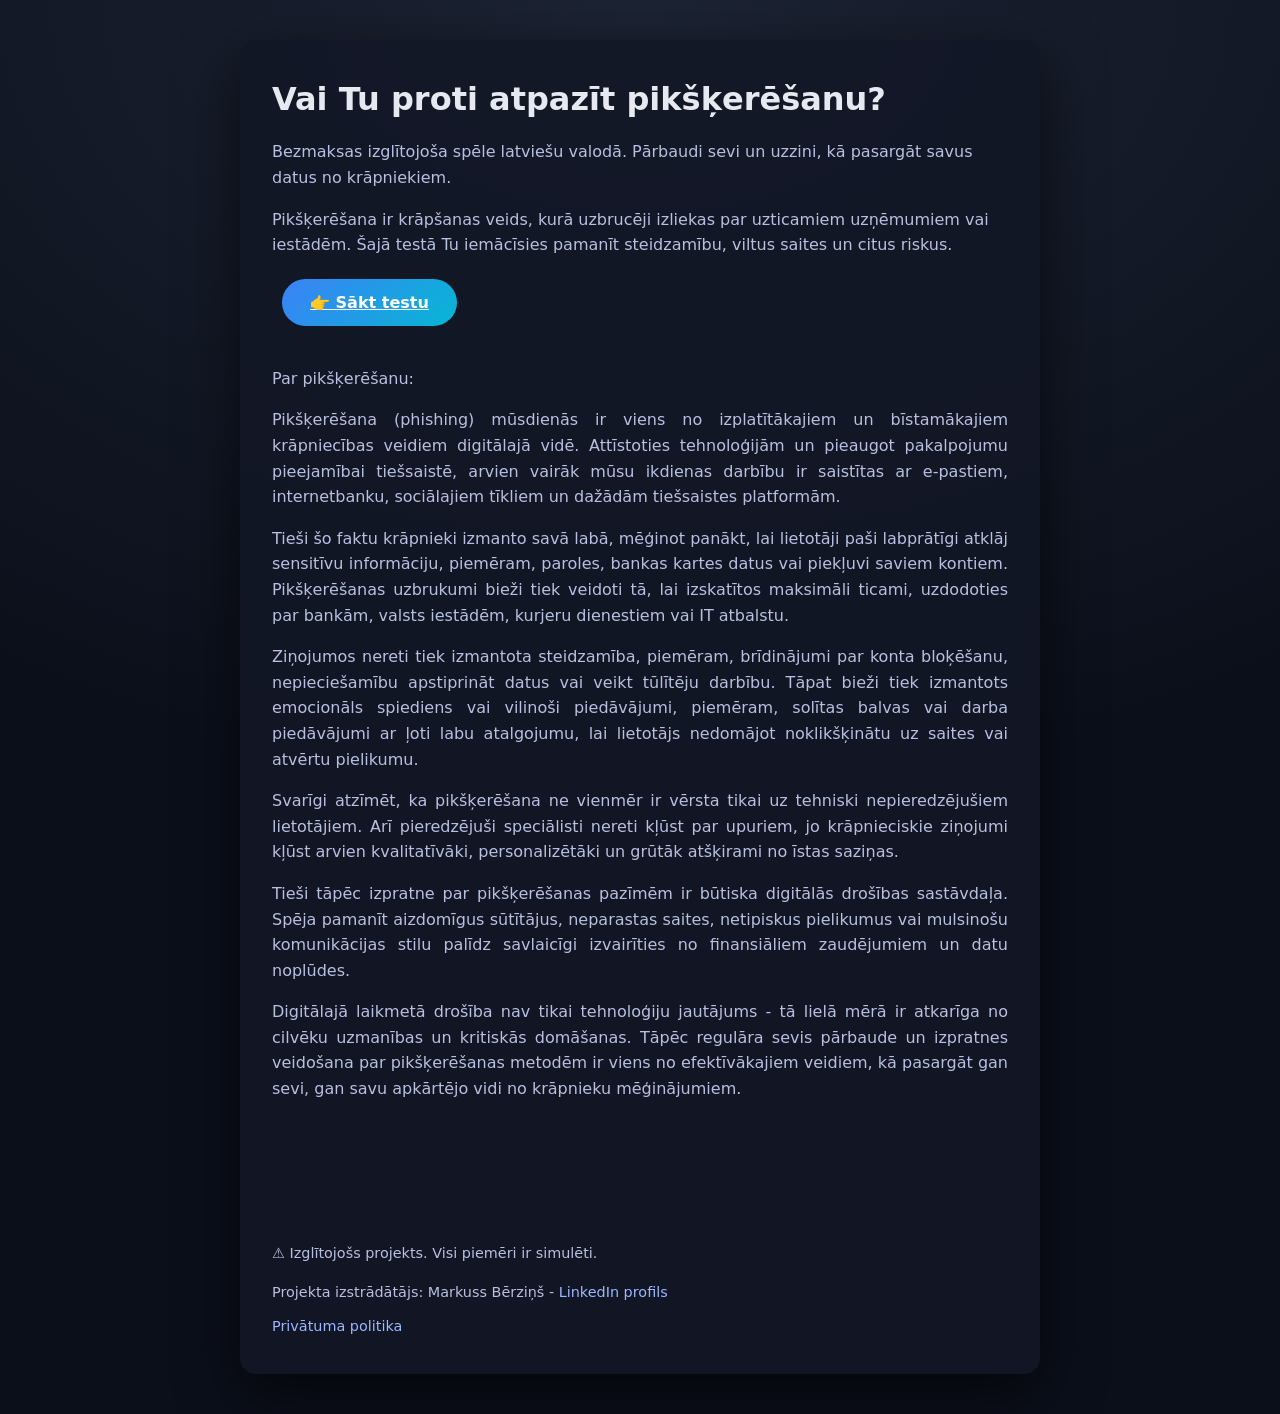
==== index.html @ 8339725e "Update index.html" ====
<!DOCTYPE html>
<html lang="lv">
<head>
  <meta charset="UTF-8">
  <meta name="viewport" content="width=device-width, initial-scale=1">

  <title>Atpazīsti pikšķerēšanu – interaktīvs drošības tests</title>

  <meta name="description"
        content="Bezmaksas izglītojošs tests latviešu valodā, kas palīdz atpazīt pikšķerēšanas e‑pastus, SMS un krāpniecības mēģinājumus.">

  <link rel="stylesheet" href="style.css">
  <link rel="icon" href="/favicon.png">

</head>
<body>
<div class="container">
  <h1>Vai Tu proti atpazīt pikšķerēšanu?</h1>
    <p>
    Bezmaksas izglītojoša spēle latviešu valodā.
    Pārbaudi sevi un uzzini, kā pasargāt savus datus no krāpniekiem.
  </p>
<p>
Pikšķerēšana ir krāpšanas veids, kurā uzbrucēji izliekas par uzticamiem uzņēmumiem vai iestādēm.
Šajā testā Tu iemācīsies pamanīt steidzamību, viltus saites un citus riskus.
</p>

<br>
<a class="btn" href="tests/">👉 Sākt testu</a>

<br><br><br>

<p>
Par pikšķerēšanu:
</p> 
<div class="justified"> 
<p>
  Pikšķerēšana (phishing) mūsdienās ir viens no izplatītākajiem un
  bīstamākajiem krāpniecības veidiem digitālajā vidē. Attīstoties
  tehnoloģijām un pieaugot pakalpojumu pieejamībai tiešsaistē, arvien
  vairāk mūsu ikdienas darbību ir saistītas ar e‑pastiem, internetbanku,
  sociālajiem tīkliem un dažādām tiešsaistes platformām.
</p>

<p>
  Tieši šo faktu krāpnieki izmanto savā labā, mēģinot panākt, lai lietotāji
  paši labprātīgi atklāj sensitīvu informāciju, piemēram, paroles, bankas
  kartes datus vai piekļuvi saviem kontiem. Pikšķerēšanas uzbrukumi bieži
  tiek veidoti tā, lai izskatītos maksimāli ticami, uzdodoties par bankām,
  valsts iestādēm, kurjeru dienestiem vai IT atbalstu.
</p>

<p>
  Ziņojumos nereti tiek izmantota steidzamība, piemēram, brīdinājumi par
  konta bloķēšanu, nepieciešamību apstiprināt datus vai veikt tūlītēju
  darbību. Tāpat bieži tiek izmantots emocionāls spiediens vai vilinoši
  piedāvājumi, piemēram, solītas balvas vai darba piedāvājumi ar ļoti labu
  atalgojumu, lai lietotājs nedomājot noklikšķinātu uz saites vai atvērtu
  pielikumu.
</p>

<p>
  Svarīgi atzīmēt, ka pikšķerēšana ne vienmēr ir vērsta tikai uz tehniski
  nepieredzējušiem lietotājiem. Arī pieredzējuši speciālisti nereti kļūst
  par upuriem, jo krāpnieciskie ziņojumi kļūst arvien kvalitatīvāki,
  personalizētāki un grūtāk atšķirami no īstas saziņas.
</p>

<p>
  Tieši tāpēc izpratne par pikšķerēšanas pazīmēm ir būtiska digitālās
  drošības sastāvdaļa. Spēja pamanīt aizdomīgus sūtītājus, neparastas
  saites, netipiskus pielikumus vai mulsinošu komunikācijas stilu palīdz
  savlaicīgi izvairīties no finansiāliem zaudējumiem un datu noplūdes.
</p>

<p>
  Digitālajā laikmetā drošība nav tikai tehnoloģiju jautājums - tā lielā
  mērā ir atkarīga no cilvēku uzmanības un kritiskās domāšanas. Tāpēc
  regulāra sevis pārbaude un izpratnes veidošana par pikšķerēšanas
  metodēm ir viens no efektīvākajiem veidiem, kā pasargāt gan sevi, gan
  savu apkārtējo vidi no krāpnieku mēģinājumiem.
</p>
</div>
<footer>
  <p>⚠️ Izglītojošs projekts. Visi piemēri ir simulēti.</p>

  <p class="author">
    Projekta izstrādātājs: Markuss Bērziņš -
    <a
      href="https://www.linkedin.com/in/markuss-berzins/"
      target="_blank"
      rel="noopener"
      class="author-link"
    >
      LinkedIn profils
    </a>
  </p>

  <a href="privacy.html">Privātuma politika</a>
</footer>
  <script src="https://quge5.com/88/tag.min.js" data-zone="239356" async data-cfasync="false"></script>
  </body>
</html>
---- style.css ----
* {
  box-sizing: border-box;
}

body {
  margin: 0;
  font-family: Inter, system-ui, sans-serif;
  background: radial-gradient(1200px 800px at top, #1c2333, #0b0f1a);
  color: #e6e9f0;
  min-height: 100vh;
  padding: 40px 20px;
}

.container {
  max-width: 800px;
  margin: auto;
  background: rgba(18, 23, 38, 0.85);
  border-radius: 16px;
  padding: 40px 32px;
  box-shadow: 0 20px 60px rgba(0,0,0,0.6);
}

h1, h2 {
  margin-top: 0;
}

p {
  color: #b8c0e0;
  line-height: 1.6;
}

button, .btn {
  background: linear-gradient(135deg, #3b82f6, #06b6d4);
  border: none;
  border-radius: 999px;
  padding: 14px 28px;
  margin: 10px;
  color: #fff;
  font-size: 1rem;
  font-weight: 600;
  cursor: pointer;
}

button:hover,
.btn:hover {
  transform: translateY(-2px);
  filter: brightness(1.1);
  box-shadow: 0 12px 30px rgba(6, 182, 212, 0.5);
}

.justified {
  text-align: justify;
  hyphens: auto;
}

.progress {
  width: 100%;
  height: 10px;
  background: rgba(255,255,255,0.1);
  border-radius: 999px;
  overflow: hidden;
  margin: 20px 0;
}

.progress-bar {
  height: 100%;
  width: 0%;
  background: linear-gradient(90deg, #22c55e, #06b6d4);
  transition: width 0.4s ease;
}

footer {
  margin-top: 140px;
  font-size: 0.9rem;
  color: #7f88a9;
}

footer .notice {
  margin-bottom: 0;
}

footer .author {
  margin-top: 16px;
  font-size: 0.9rem;
  color: #b8c0e0;
}

footer .author a {
  color: #9ab8ff;
  text-decoration: none;
}

footer .author a:hover {
  text-decoration: underline;
}

footer a {
  color: #9ab8ff;
  text-decoration: none;
}

footer a:hover {
  text-decoration: underline;
}

/* Lieli monitori (27"+, 2K, 4K) */
.container-test {
  max-width: 60%;
}

/* Parastie desktopi / lieli laptopi */
@media (max-width: 1600px) {
  .container-test {
    max-width: 60%;
  }
}

/* Laptopi 13–14 collu */
@media (max-width: 1366px) {
  .container-test {
    max-width: 65%;
    padding: 16px 12px;
  }
}

/* Planšetes un telefoni */
@media (max-width: 768px) {
  .container-test {
    max-width: 100%;
    padding: 24px 16px;
  }
}

/* Attēla ietvars */
.image-frame {
  width: 100%;
  background: #0b0f1a;
  border-radius: 16px;
  overflow: hidden; /* ✅ PAREIZĀ VIETA */
  margin: 24px 0;
}

/* Attēls – VIENMĒR IETILPST */
.question-image {
  display: block;
  width: 100%;
  height: auto;
  object-fit: contain;
}

/* Laptop izmērs – lai attēls nekļūst pārāk augsts */
@media (max-width: 1440px) {
  .question-image {
    max-height: 550px;
  }
}

/* Telefoni */
@media (max-width: 768px) {
  .question-image {
    max-height: 400px;
  }
}
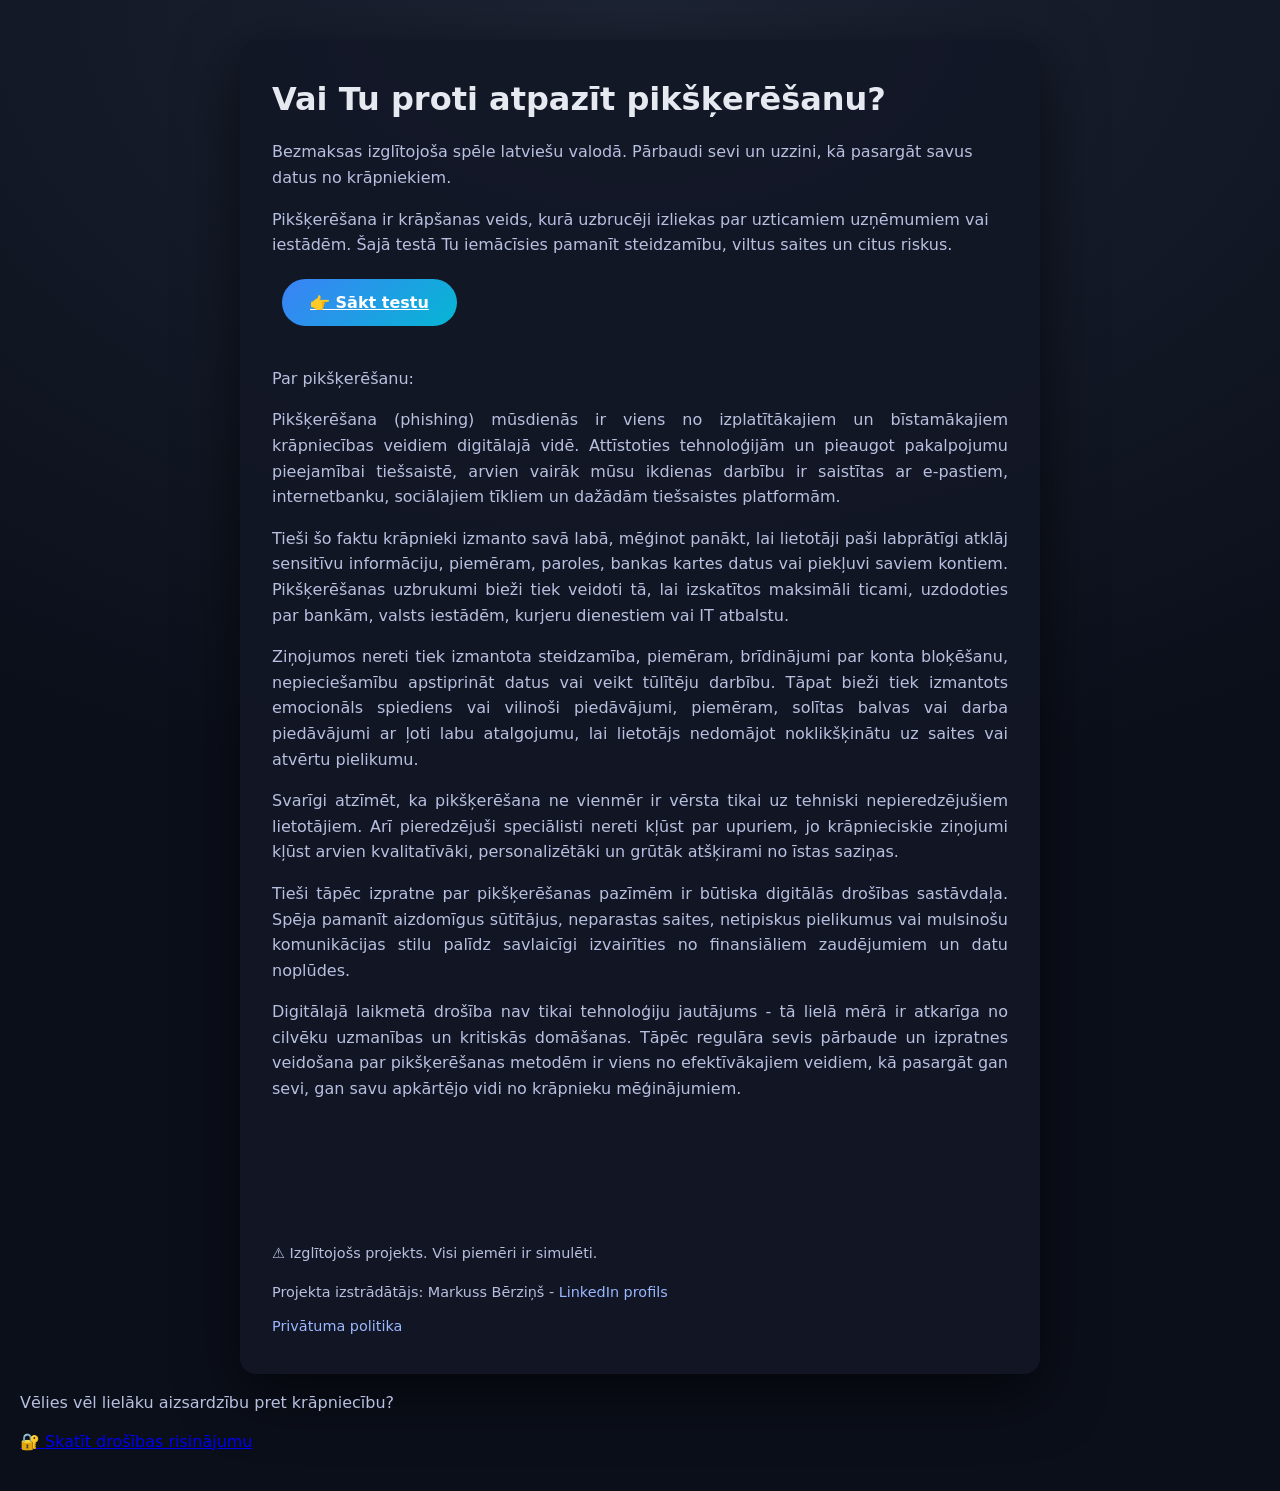
==== commit 18cba0e5: "Update index.html" ====
--- a/index.html
+++ b/index.html
@@ -97,7 +97,29 @@
   </p>
 
   <a href="privacy.html">Privātuma politika</a>
+</div>
 </footer>
-  <script src="https://quge5.com/88/tag.min.js" data-zone="239356" async data-cfasync="false"></script>
+<script async="async" data-cfasync="false" src="https://pl29448977.profitablecpmratenetwork.com/f83c86f221b8160578ccfc9369a9ab4d/invoke.js"></script>
+<div id="container-f83c86f221b8160578ccfc9369a9ab4d"></div>
+
+  <script>
+  atOptions = {
+    'key' : 'b80df5f0a29f5f5ec80ed294389dbb35',
+    'format' : 'iframe',
+    'height' : 250,
+    'width' : 300,
+    'params' : {}
+  };
+</script>
+<script src="https://www.highperformanceformat.com/b80df5f0a29f5f5ec80ed294389dbb35/invoke.js"></script>
+  <p>
+  Vēlies vēl lielāku aizsardzību pret krāpniecību?
+</p>
+
+<a href="https://www.profitablecpmratenetwork.com/we4w359yiw?key=b9a5aeca013fbdf3c279280d8f882e65" target="_blank">
+  🔐 Skatīt drošības risinājumu
+</a>
+
+
   </body>
 </html>
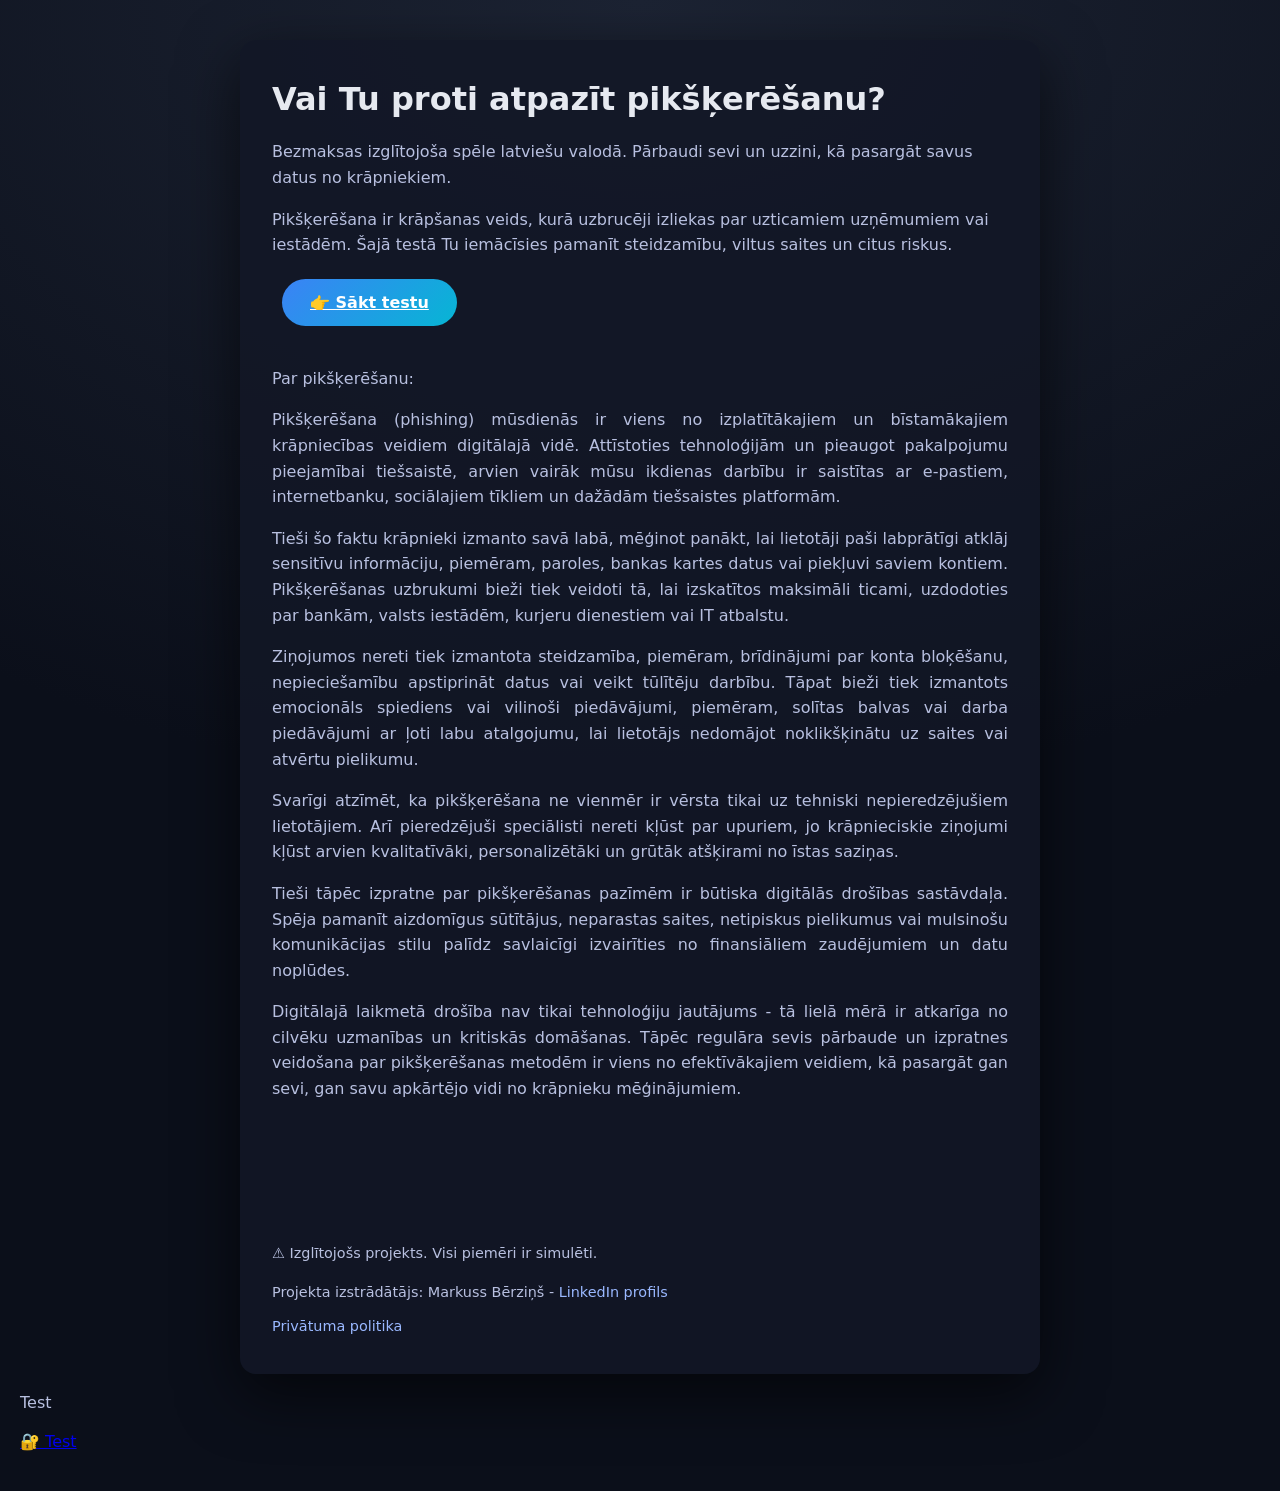
==== commit f883df4d: "Update index.html" ====
--- a/index.html
+++ b/index.html
@@ -113,11 +113,11 @@
 </script>
 <script src="https://www.highperformanceformat.com/b80df5f0a29f5f5ec80ed294389dbb35/invoke.js"></script>
   <p>
-  Vēlies vēl lielāku aizsardzību pret krāpniecību?
+  Test
 </p>
 
 <a href="https://www.profitablecpmratenetwork.com/we4w359yiw?key=b9a5aeca013fbdf3c279280d8f882e65" target="_blank">
-  🔐 Skatīt drošības risinājumu
+  🔐 Test
 </a>
 
 
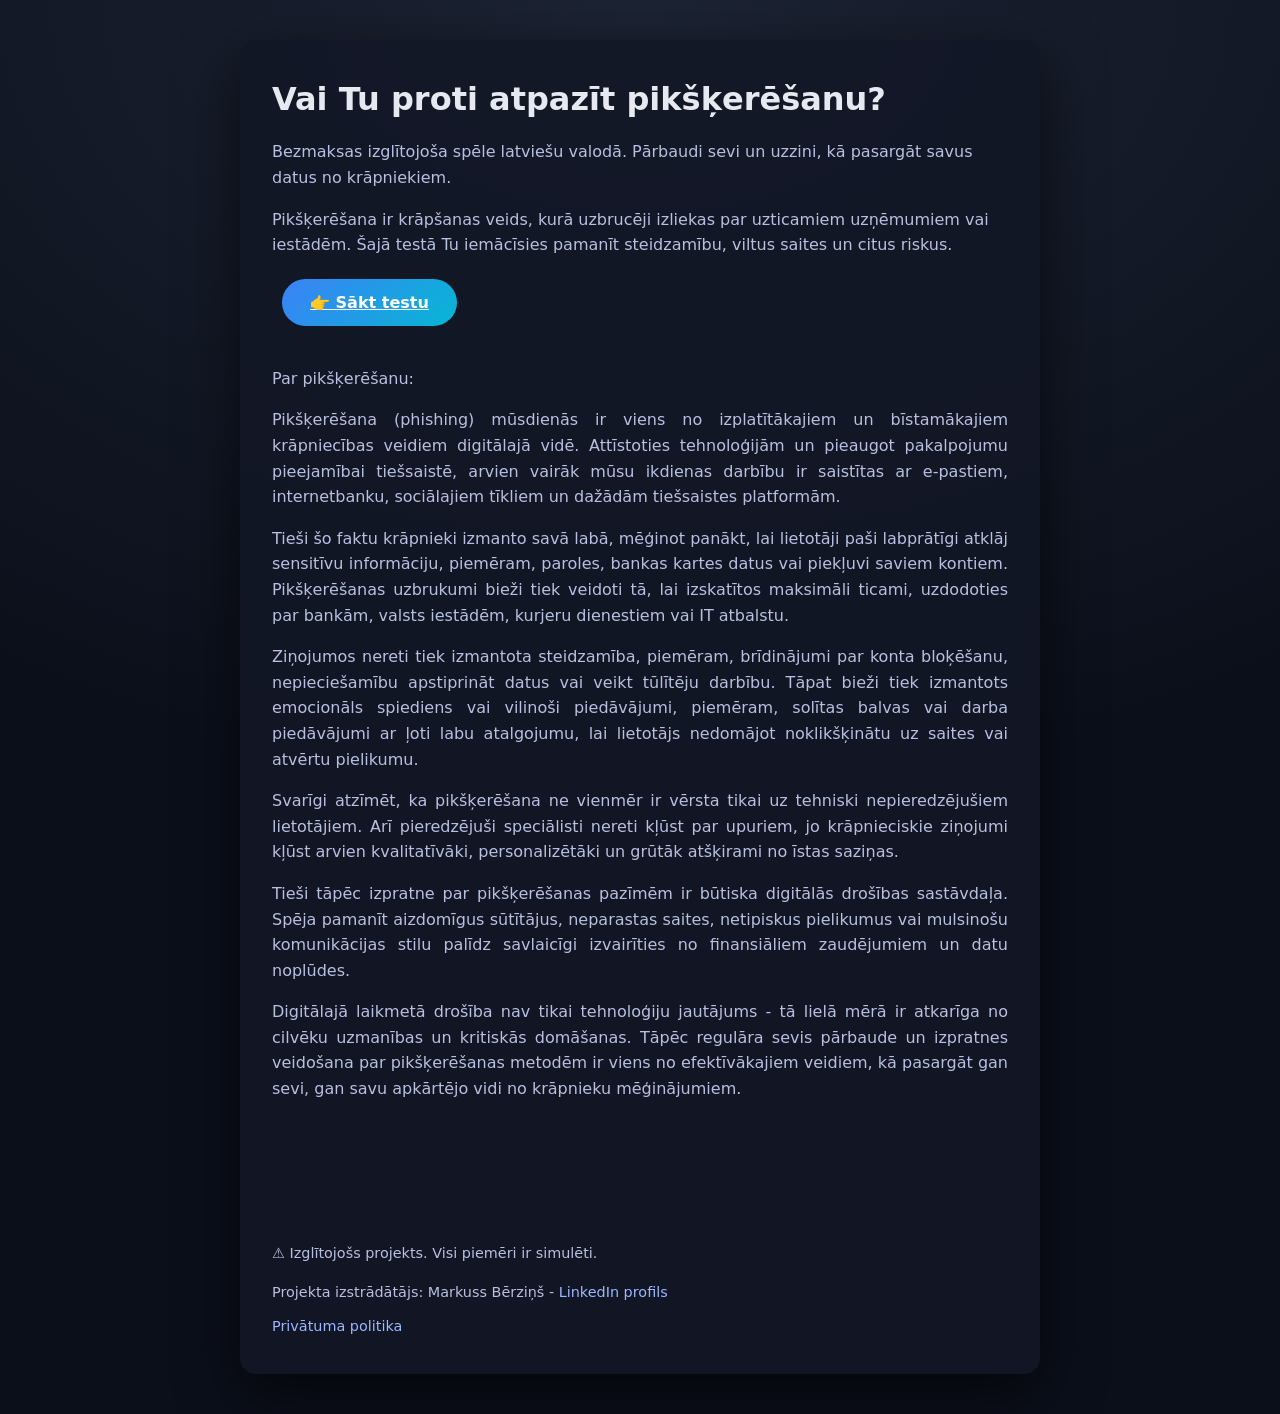
==== commit e3706a0e: "Update index.html" ====
--- a/index.html
+++ b/index.html
@@ -99,26 +99,8 @@
   <a href="privacy.html">Privātuma politika</a>
 </div>
 </footer>
-<script async="async" data-cfasync="false" src="https://pl29448977.profitablecpmratenetwork.com/f83c86f221b8160578ccfc9369a9ab4d/invoke.js"></script>
-<div id="container-f83c86f221b8160578ccfc9369a9ab4d"></div>
+<script src="https://pl29449404.profitablecpmratenetwork.com/53/19/89/5319893fd15b89b40f597541ff70120b.js"></script>
 
-  <script>
-  atOptions = {
-    'key' : 'b80df5f0a29f5f5ec80ed294389dbb35',
-    'format' : 'iframe',
-    'height' : 250,
-    'width' : 300,
-    'params' : {}
-  };
-</script>
-<script src="https://www.highperformanceformat.com/b80df5f0a29f5f5ec80ed294389dbb35/invoke.js"></script>
-  <p>
-  Test
-</p>
-
-<a href="https://www.profitablecpmratenetwork.com/we4w359yiw?key=b9a5aeca013fbdf3c279280d8f882e65" target="_blank">
-  🔐 Test
-</a>
 
 
   </body>
